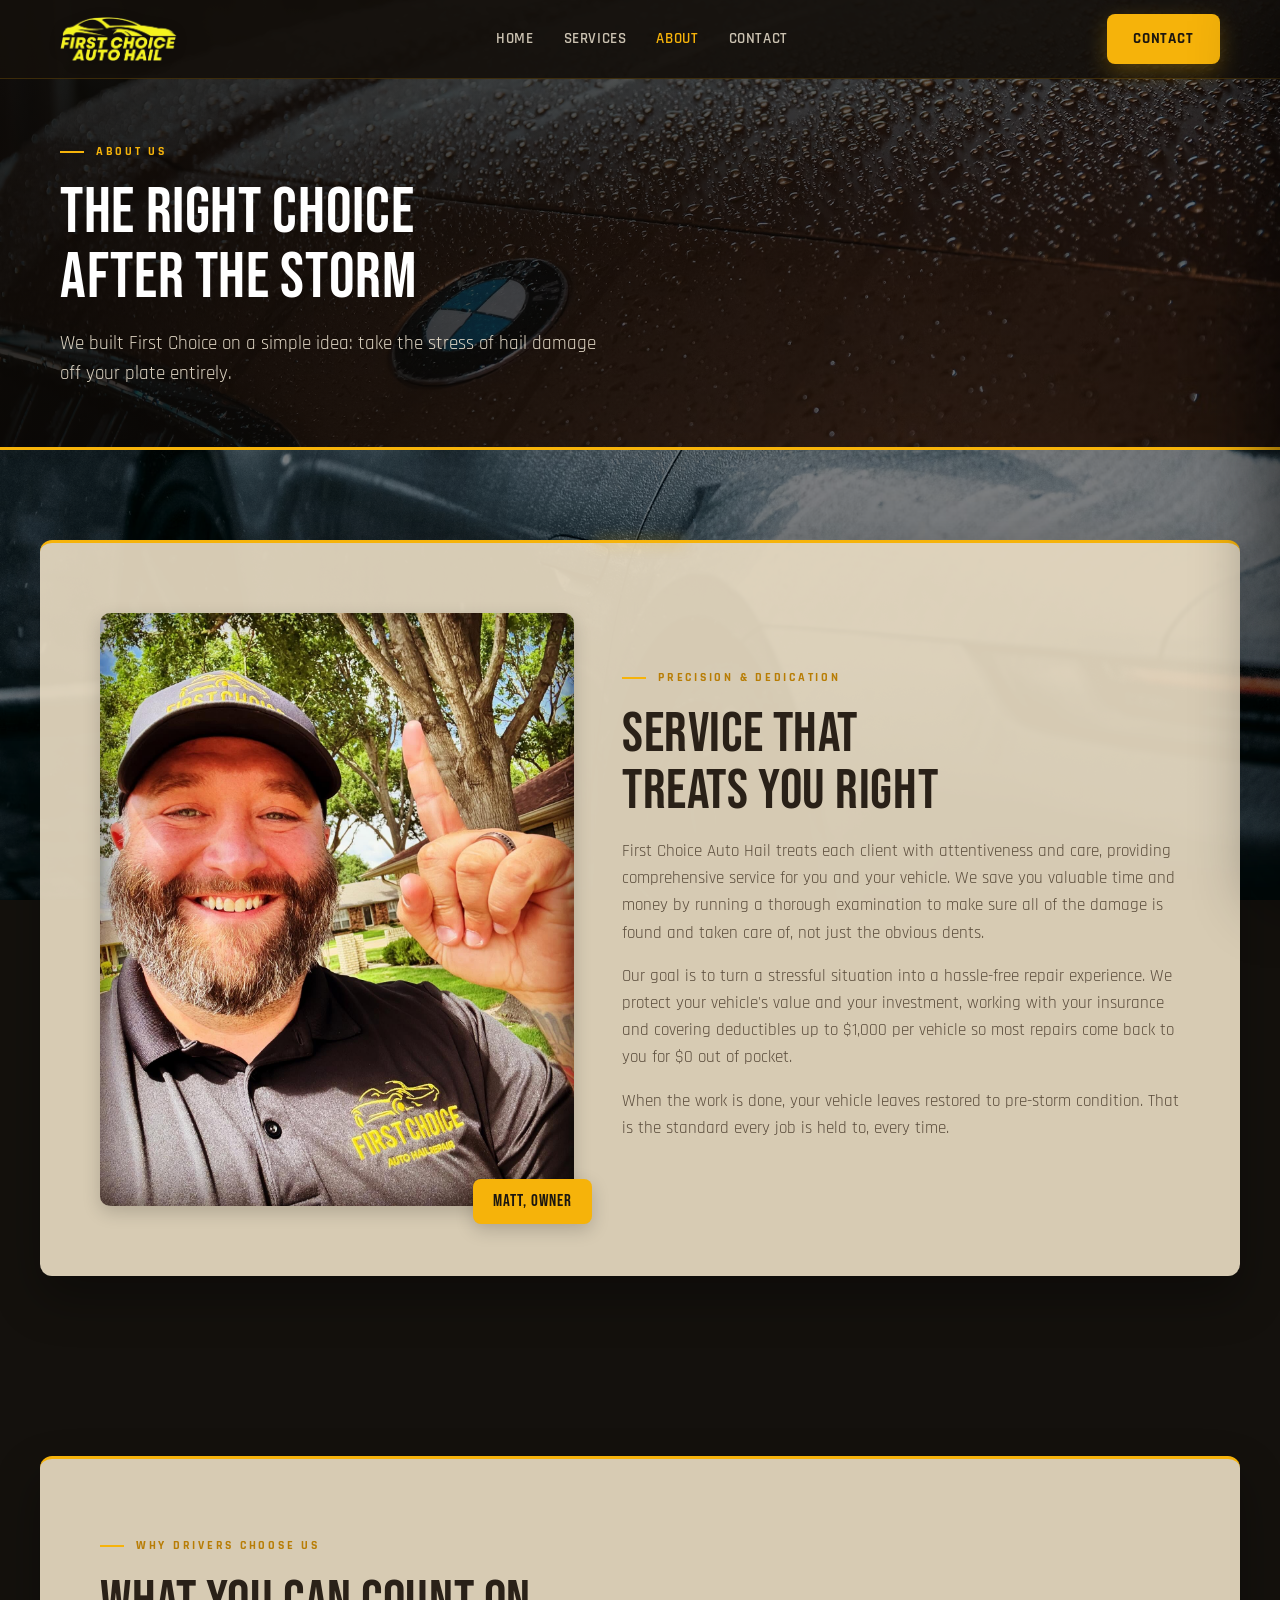
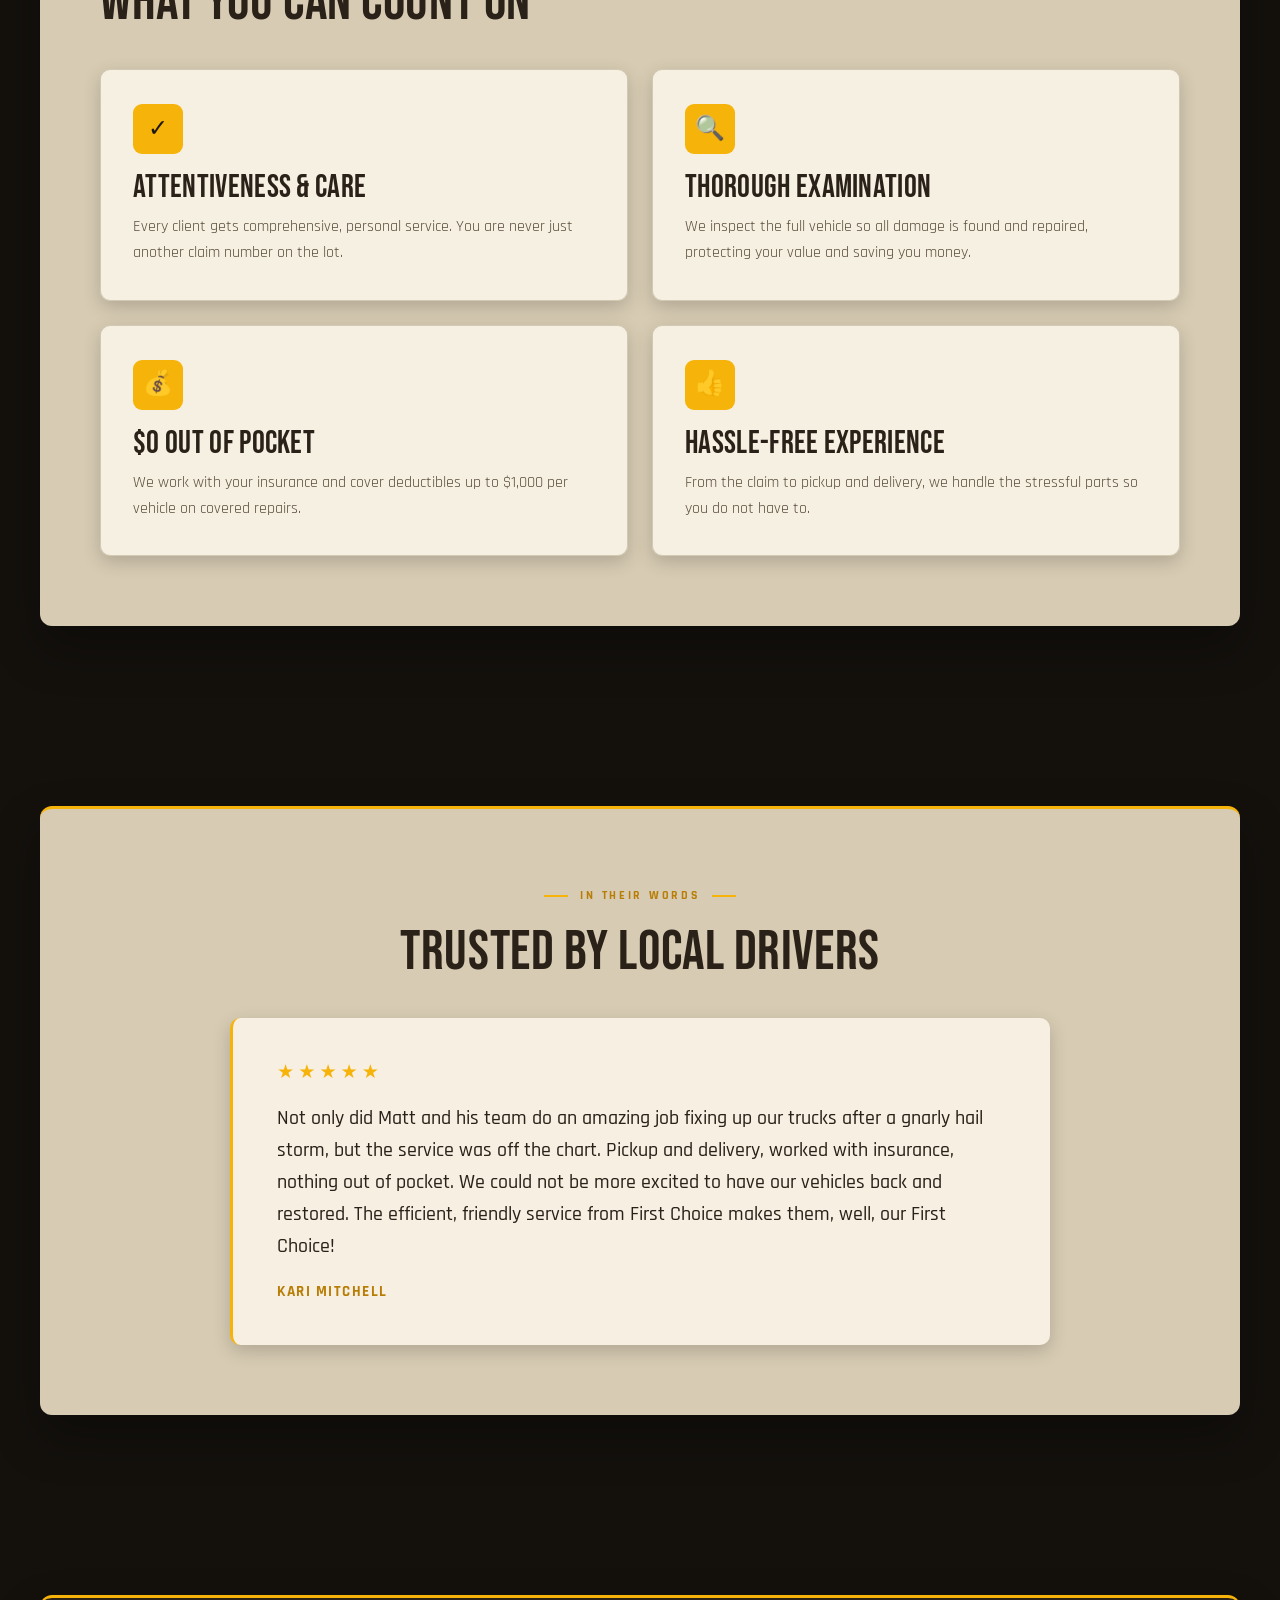
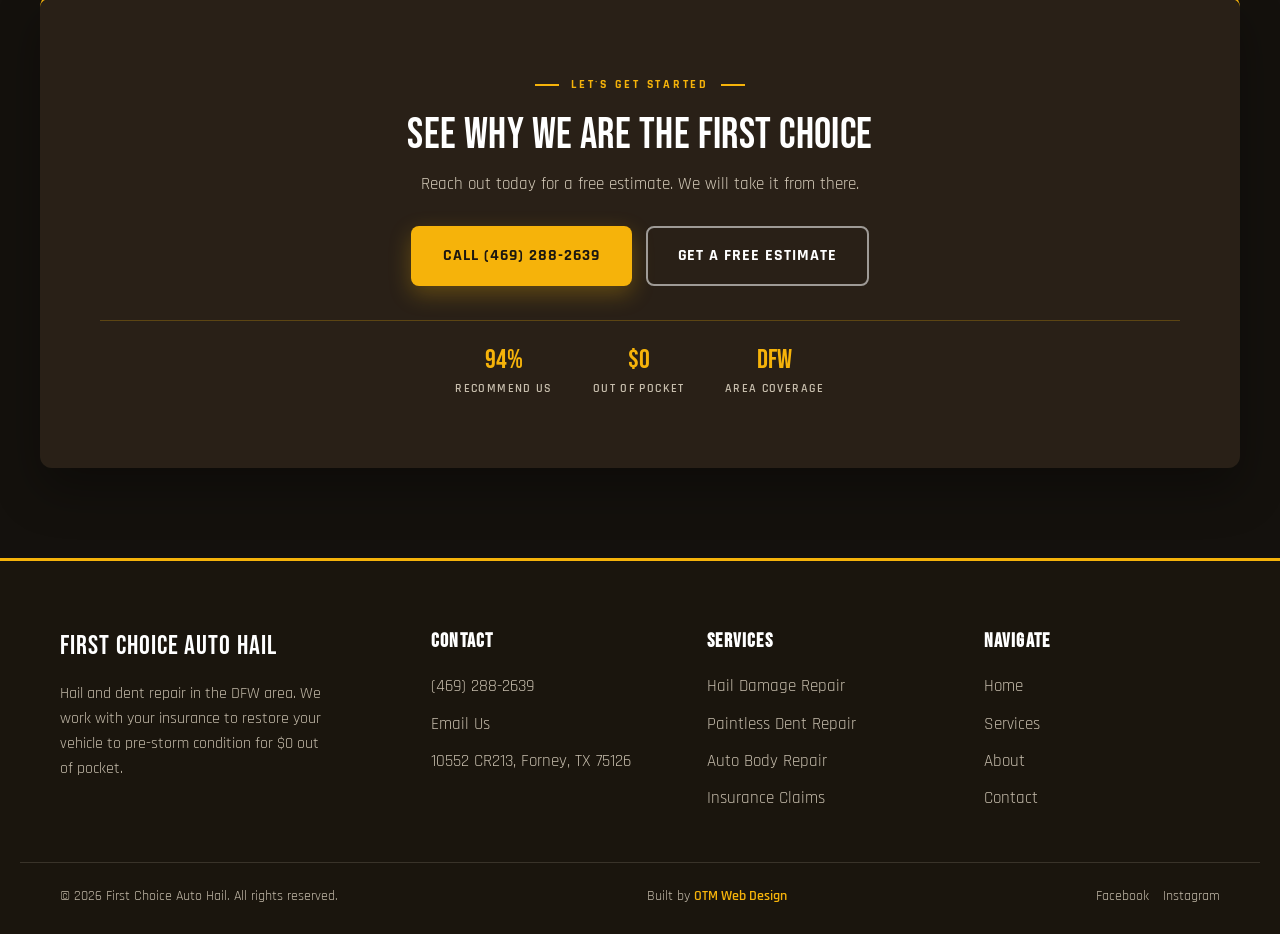
==== about.html @ ad45b8e1 "1st commit" ====
<!DOCTYPE html>
<html lang="en">
<head>
  <meta charset="UTF-8" />
  <meta name="viewport" content="width=device-width, initial-scale=1.0" />
  <title>About | First Choice Auto Hail</title>
  <meta name="description" content="First Choice Auto Hail treats every client with attentiveness and care, restoring vehicles to pre-storm condition and making the repair process hassle free." />
  <link rel="preconnect" href="https://fonts.googleapis.com" />
  <link rel="preconnect" href="https://fonts.gstatic.com" crossorigin />
  <link href="https://fonts.googleapis.com/css2?family=Bebas+Neue&family=Rajdhani:wght@400;500;600;700&display=swap" rel="stylesheet" />
  <link rel="stylesheet" href="styles.css" />
</head>
<body data-page="about">

  <nav class="nav">
    <div class="nav-inner">
      <a class="brand" href="index.html">
        <img src="assets/logo.png" alt="First Choice Auto Hail" />
      </a>
      <ul class="nav-links">
        <li><a href="index.html" data-nav="home">Home</a></li>
        <li><a href="services.html" data-nav="services">Services</a></li>
        <li><a href="about.html" data-nav="about">About</a></li>
        <li><a href="contact.html" data-nav="contact">Contact</a></li>
      </ul>
      <a class="btn btn-primary nav-cta" href="contact.html">Contact</a>
      <button class="hamburger" aria-label="Open menu" aria-expanded="false">
        <span></span><span></span><span></span>
      </button>
    </div>
  </nav>

  <div class="nav-backdrop"></div>
  <aside class="mobile-menu">
    <a href="index.html" data-nav="home">Home</a>
    <a href="services.html" data-nav="services">Services</a>
    <a href="about.html" data-nav="about">About</a>
    <a href="contact.html" data-nav="contact">Contact</a>
    <a class="btn btn-primary" href="contact.html">Get a Free Estimate</a>
  </aside>

  <!-- HERO -->
  <header class="hero hero--page hero-about">
    <div class="hero-content">
      <div class="hero-inner">
        <span class="eyebrow" style="color:var(--accent);">About Us</span>
        <h1>The Right Choice After The Storm</h1>
        <p>We built First Choice on a simple idea: take the stress of hail damage off your plate entirely.</p>
      </div>
    </div>
  </header>

  <!-- EXPANDED ABOUT -->
  <section class="section">
    <div class="wrap">
      <div class="container has-tab">
        <div class="intro-grid">
          <div class="intro-media">
            <img src="assets/owner.jpg" alt="Matt, owner of First Choice Auto Hail" />
            <span class="intro-badge">Matt, Owner</span>
          </div>
          <div class="intro-copy">
            <span class="eyebrow">Precision &amp; Dedication</span>
            <h2>Service That Treats You Right</h2>
            <p>First Choice Auto Hail treats each client with attentiveness and care, providing comprehensive service for you and your vehicle. We save you valuable time and money by running a thorough examination to make sure all of the damage is found and taken care of, not just the obvious dents.</p>
            <p>Our goal is to turn a stressful situation into a hassle-free repair experience. We protect your vehicle's value and your investment, working with your insurance and covering deductibles up to $1,000 per vehicle so most repairs come back to you for $0 out of pocket.</p>
            <p>When the work is done, your vehicle leaves restored to pre-storm condition. That is the standard every job is held to, every time.</p>
          </div>
        </div>
      </div>
    </div>
  </section>

  <!-- VALUES -->
  <section class="section">
    <div class="wrap">
      <div class="container">
        <div class="section-head">
          <span class="eyebrow">Why Drivers Choose Us</span>
          <h2>What You Can Count On</h2>
        </div>
        <div class="grid-2">
          <div class="card">
            <div class="ic">&#10003;</div>
            <h3>Attentiveness &amp; Care</h3>
            <p>Every client gets comprehensive, personal service. You are never just another claim number on the lot.</p>
          </div>
          <div class="card">
            <div class="ic">&#128269;</div>
            <h3>Thorough Examination</h3>
            <p>We inspect the full vehicle so all damage is found and repaired, protecting your value and saving you money.</p>
          </div>
          <div class="card">
            <div class="ic">&#128176;</div>
            <h3>$0 Out Of Pocket</h3>
            <p>We work with your insurance and cover deductibles up to $1,000 per vehicle on covered repairs.</p>
          </div>
          <div class="card">
            <div class="ic">&#128077;</div>
            <h3>Hassle-Free Experience</h3>
            <p>From the claim to pickup and delivery, we handle the stressful parts so you do not have to.</p>
          </div>
        </div>
      </div>
    </div>
  </section>

  <!-- TESTIMONIAL -->
  <section class="section">
    <div class="wrap">
      <div class="container">
        <div class="section-head is-center">
          <span class="eyebrow is-center">In Their Words</span>
          <h2>Trusted By Local Drivers</h2>
        </div>
        <div class="quote-card" style="margin-top:36px;">
          <div class="quote-stars">&#9733;&#9733;&#9733;&#9733;&#9733;</div>
          <blockquote>Not only did Matt and his team do an amazing job fixing up our trucks after a gnarly hail storm, but the service was off the chart. Pickup and delivery, worked with insurance, nothing out of pocket. We could not be more excited to have our vehicles back and restored. The efficient, friendly service from First Choice makes them, well, our First Choice!</blockquote>
          <cite>Kari Mitchell</cite>
        </div>
      </div>
    </div>
  </section>

  <!-- CTA -->
  <section class="section cta on-dark">
    <div class="wrap">
      <div class="container deep">
        <span class="eyebrow is-center">Let's Get Started</span>
        <h2>See Why We Are The First Choice</h2>
        <p class="lede">Reach out today for a free estimate. We will take it from there.</p>
        <div class="cta-actions">
          <a class="btn btn-primary" href="tel:+14692882639">Call (469) 288-2639</a>
          <a class="btn btn-outline" href="contact.html">Get a Free Estimate</a>
        </div>
        <div class="cta-trust">
          <div><div class="t-stat">94%</div><div class="t-desc">Recommend Us</div></div>
          <div><div class="t-stat">$0</div><div class="t-desc">Out Of Pocket</div></div>
          <div><div class="t-stat">DFW</div><div class="t-desc">Area Coverage</div></div>
        </div>
      </div>
    </div>
  </section>

  <footer class="footer">
    <div class="footer-inner">
      <div class="f-brand">
        <span class="brand-mark">First Choice Auto Hail</span>
        <p>Hail and dent repair in the DFW area. We work with your insurance to restore your vehicle to pre-storm condition for $0 out of pocket.</p>
      </div>
      <div>
        <h4>Contact</h4>
        <ul>
          <li><a href="tel:+14692882639">(469) 288-2639</a></li>
          <li><a href="mailto:firstchoiceautohailrepair@gmail.com">Email Us</a></li>
          <li>10552 CR213, Forney, TX 75126</li>
        </ul>
      </div>
      <div>
        <h4>Services</h4>
        <ul>
          <li><a href="services.html">Hail Damage Repair</a></li>
          <li><a href="services.html">Paintless Dent Repair</a></li>
          <li><a href="services.html">Auto Body Repair</a></li>
          <li><a href="services.html">Insurance Claims</a></li>
        </ul>
      </div>
      <div>
        <h4>Navigate</h4>
        <ul>
          <li><a href="index.html">Home</a></li>
          <li><a href="services.html">Services</a></li>
          <li><a href="about.html">About</a></li>
          <li><a href="contact.html">Contact</a></li>
        </ul>
      </div>
    </div>
    <div class="footer-bottom">
      <span>&copy; 2026 First Choice Auto Hail. All rights reserved.</span>
      <span class="footer-bottom-links">Built by <a href="https://otm-designs.com" target="_blank" rel="noopener">OTM Web Design</a></span>
      <span class="footer-social">
        <a href="#" target="_blank" rel="noopener">Facebook</a>
        <a href="#" target="_blank" rel="noopener">Instagram</a>
      </span>
    </div>
  </footer>

  <a class="call-bar" href="tel:+14692882639">Call Now (469) 288-2639</a>

  <script src="script.js"></script>
</body>
</html>
---- styles.css ----
/* ============================================================
   FIRST CHOICE AUTO HAIL - OTM WEB DESIGN
   Dark/industrial variant, sandstone frames, gold accent
   ============================================================ */

/* ---------- FONTS ---------- */
/* Imported via <link> in each page head: Bebas Neue + Rajdhani */

/* ---------- ROOT ---------- */
:root {
  /* Warm frame palette (sandstone / wheat, auto industry) */
  --frame:        rgba(231, 218, 193, 0.93);  /* primary sandstone */
  --frame-light:  rgba(247, 241, 228, 0.97);  /* cream sub-card */
  --frame-deep:   rgba(43, 34, 25, 0.95);     /* espresso-brown emphasis */
  --frame-deep2:  rgba(54, 43, 31, 0.96);     /* slightly lifted deep tone */

  /* Accent (pulled from FC logo gold) */
  --accent:       #f6b30a;
  --accent-light: #ffce4a;
  --accent-deep:  #b87d05;

  /* Ink + neutrals */
  --ink:        #2a2118;
  --ink-soft:   #5b4d3c;
  --ink-faint:  #897a64;
  --cream-text: #f3e9d6;
  --line:       rgba(120, 96, 56, 0.28);
  --line-deep:  rgba(246, 179, 10, 0.22);

  --shadow-soft: 0 6px 18px rgba(0,0,0,0.18);
  --shadow-lift: 0 22px 48px rgba(0,0,0,0.32);

  --maxw: 1240px;
  --radius: 12px;
}

/* ---------- RESET ---------- */
* { margin: 0; padding: 0; box-sizing: border-box; }
html { scroll-behavior: smooth; }
body {
  font-family: 'Rajdhani', system-ui, sans-serif;
  font-size: 17px;
  line-height: 1.6;
  color: var(--ink);
  background: #14110d;
  position: relative;
  overflow-x: hidden;
}
body.nav-open { overflow: hidden; }

/* ---------- LOCKED BODY BACKGROUND ---------- */
body::before {
  content: "";
  position: fixed;
  inset: 0;
  background-image: url('assets/body-bg.jpg');
  background-size: cover;
  background-position: center;
  background-repeat: no-repeat;
  filter: brightness(0.5);
  z-index: -1;
}

img { max-width: 100%; display: block; }
a { color: inherit; text-decoration: none; }

h1, h2, h3 {
  font-family: 'Bebas Neue', sans-serif;
  font-weight: 400;
  line-height: 1.02;
  letter-spacing: 0.01em;
  text-transform: uppercase;
  text-wrap: balance;
  color: var(--ink);
}
h1 { font-size: clamp(2.8rem, 6vw, 4.5rem); }
h2 { font-size: clamp(2.2rem, 4.5vw, 3.5rem); }
h3 { font-size: clamp(1.5rem, 2.6vw, 2rem); }

p { text-wrap: pretty; }

.eyebrow {
  display: inline-flex;
  align-items: center;
  gap: 12px;
  font-size: 0.78rem;
  text-transform: uppercase;
  letter-spacing: 0.22em;
  font-weight: 700;
  color: var(--accent-deep);
  margin-bottom: 18px;
}
.eyebrow::before {
  content: "";
  width: 24px; height: 2px;
  background: var(--accent);
}
.eyebrow.is-center { justify-content: center; }
.eyebrow.is-center::after {
  content: "";
  width: 24px; height: 2px;
  background: var(--accent);
}
.on-dark .eyebrow { color: var(--accent); }

/* ---------- LAYOUT: SECTION + WARM FRAME ---------- */
.section { padding: 90px 0; }
.section.tight { padding: 64px 0; }

.container {
  position: relative;
  max-width: var(--maxw);
  margin: 0 auto;
  background: var(--frame);
  border-top: 3px solid var(--accent);
  border-radius: var(--radius);
  box-shadow: var(--shadow-lift);
  padding: 70px 60px;
}
/* side gutters always present */
.section > .wrap {
  padding: 0 40px;
}

/* deep emphasis frame */
.container.deep {
  background: var(--frame-deep);
  color: var(--cream-text);
}
.container.deep h1,
.container.deep h2,
.container.deep h3 { color: #fff; }
.container.deep p { color: rgba(243,233,214,0.85); }

/* center accent tab (inner page, first frame) */
.container.has-tab::after {
  content: "";
  position: absolute;
  top: -3px; left: 50%;
  transform: translateX(-50%);
  width: 90px; height: 3px;
  background: var(--accent);
  border-radius: 0 0 3px 3px;
  box-shadow: 0 0 14px rgba(246,179,10,0.6);
}

/* ---------- BUTTONS ---------- */
.btn {
  display: inline-flex;
  align-items: center;
  justify-content: center;
  gap: 9px;
  font-family: 'Rajdhani', sans-serif;
  font-weight: 700;
  font-size: 1.02rem;
  letter-spacing: 0.06em;
  text-transform: uppercase;
  padding: 15px 30px;
  border-radius: 8px;
  border: 2px solid transparent;
  cursor: pointer;
  transition: transform .2s ease, background .2s ease, color .2s ease, border-color .2s ease, box-shadow .2s ease;
}
.btn-primary {
  background: var(--accent);
  color: #1c1710;
  box-shadow: 0 8px 22px rgba(246,179,10,0.28);
}
.btn-primary:hover { background: var(--accent-light); transform: translateY(-2px); }
.btn-outline {
  background: transparent;
  color: var(--ink);
  border-color: var(--ink);
}
.btn-outline:hover { border-color: var(--accent); color: var(--accent-deep); transform: translateY(-2px); }
.on-dark .btn-outline { color: #fff; border-color: rgba(255,255,255,0.55); }
.on-dark .btn-outline:hover { border-color: var(--accent); color: var(--accent); }

/* ---------- NAV ---------- */
.nav {
  position: fixed;
  top: 0; left: 0; right: 0;
  z-index: 100;
  background: rgba(20, 16, 11, 0.92);
  border-bottom: 1px solid rgba(246,179,10,0.18);
}
.nav-inner {
  max-width: var(--maxw);
  margin: 0 auto;
  padding: 14px 40px;
  display: flex;
  align-items: center;
  justify-content: space-between;
  gap: 20px;
}
.brand { display: flex; align-items: center; gap: 12px; }
.brand img {
  height: 44px;
  filter: drop-shadow(0 2px 6px rgba(0,0,0,0.35));
  transition: transform .25s ease;
}
.brand:hover img { transform: scale(1.04); }
.brand-text { display: flex; flex-direction: column; line-height: 1; }
.brand-mark {
  font-family: 'Bebas Neue', sans-serif;
  font-size: 1.45rem;
  letter-spacing: 0.04em;
  color: #fff;
}
.brand-sub {
  font-size: 0.62rem;
  letter-spacing: 0.28em;
  text-transform: uppercase;
  color: var(--accent);
  font-weight: 700;
}
.nav-links {
  display: flex;
  align-items: center;
  gap: 30px;
  list-style: none;
}
.nav-links a {
  font-weight: 600;
  letter-spacing: 0.04em;
  text-transform: uppercase;
  font-size: 0.96rem;
  color: rgba(243,233,214,0.82);
  transition: color .2s ease;
}
.nav-links a:hover,
.nav-links a.is-active { color: var(--accent); }
.nav-cta {
  padding: 11px 24px;
  font-size: 0.92rem;
}

/* hamburger */
.hamburger {
  display: none;
  position: relative;
  width: 48px; height: 48px;
  background: transparent;
  border: none;
  cursor: pointer;
  z-index: 220;
}
.hamburger span {
  position: absolute;
  left: 11px;
  width: 26px; height: 2.5px;
  background: var(--accent);
  border-radius: 2px;
  transition: transform .3s cubic-bezier(.5,0,.2,1), opacity .3s cubic-bezier(.5,0,.2,1);
}
.hamburger span:nth-child(1) { top: 16px; }
.hamburger span:nth-child(2) { top: 22.75px; }
.hamburger span:nth-child(3) { top: 29.5px; }
.nav-open .hamburger span:nth-child(1) { transform: translateY(6.75px) rotate(45deg); }
.nav-open .hamburger span:nth-child(2) { opacity: 0; }
.nav-open .hamburger span:nth-child(3) { transform: translateY(-6.75px) rotate(-45deg); }

/* mobile menu panel */
.mobile-menu {
  position: fixed;
  top: 0; right: 0; bottom: 0;
  width: min(78vw, 360px);
  background: linear-gradient(165deg, #1a140d 0%, #251c11 60%, #322615 100%);
  border-left: 3px solid var(--accent);
  box-shadow: -20px 0 60px rgba(0,0,0,0.45);
  padding: 96px 32px 50px;
  transform: translateX(100%);
  transition: transform .4s cubic-bezier(.5,0,.2,1);
  z-index: 210;
  display: flex;
  flex-direction: column;
}
.nav-open .mobile-menu { transform: translateX(0); }
.mobile-menu a {
  font-family: 'Bebas Neue', sans-serif;
  font-size: 1.55rem;
  letter-spacing: 0.1em;
  color: var(--cream-text);
  padding: 18px 0;
  border-bottom: 1px solid rgba(246,179,10,0.18);
  transition: color .4s cubic-bezier(.5,0,.2,1), padding-left .4s cubic-bezier(.5,0,.2,1);
}
.mobile-menu a:hover,
.mobile-menu a.is-active { color: var(--accent); padding-left: 10px; }
.mobile-menu .btn {
  margin-top: 26px;
  width: 100%;
}
.nav-backdrop {
  position: fixed;
  inset: 0;
  background: rgba(0,0,0,0.55);
  backdrop-filter: blur(2px);
  opacity: 0;
  pointer-events: none;
  transition: opacity .35s ease;
  z-index: 200;
}
.nav-open .nav-backdrop { opacity: 1; pointer-events: auto; }

/* ---------- HERO ---------- */
.hero {
  position: relative;
  min-height: 86vh;
  display: flex;
  align-items: center;
  background-image: linear-gradient(90deg, rgba(12,9,6,0.86) 0%, rgba(12,9,6,0.55) 55%, rgba(12,9,6,0.30) 100%), url('assets/hero-home.jpg');
  background-size: cover;
  background-position: center;
  padding-top: 78px;
}
.hero-content {
  max-width: var(--maxw);
  margin: 0 auto;
  padding: 0 40px;
  width: 100%;
}
.hero-inner { max-width: 720px; }
.hero h1 { color: #fff; margin-bottom: 18px; }
.hero h1 .gold { color: var(--accent); }
.hero p {
  color: rgba(243,233,214,0.9);
  font-size: 1.2rem;
  margin-bottom: 30px;
  max-width: 560px;
}
.hero-actions { display: flex; flex-wrap: wrap; gap: 14px; }

/* inner page hero */
.hero--page {
  min-height: 50vh;
  border-bottom: 3px solid var(--accent);
}
.hero--page.hero-services { background-image: linear-gradient(90deg, rgba(12,9,6,0.86) 0%, rgba(12,9,6,0.5) 100%), url('assets/hero-services.jpg'); }
.hero--page.hero-about    { background-image: linear-gradient(90deg, rgba(12,9,6,0.86) 0%, rgba(12,9,6,0.5) 100%), url('assets/hero-about.jpg'); }
.hero--page.hero-contact  { background-image: linear-gradient(90deg, rgba(12,9,6,0.86) 0%, rgba(12,9,6,0.5) 100%), url('assets/hero-contact.jpg'); }
.hero--page h1 { font-size: clamp(2.6rem, 5.5vw, 4rem); }
.hero--page p { margin-bottom: 0; }

/* ---------- MARQUEE ---------- */
.marquee {
  background: var(--frame-deep2);
  border-top: 2px solid var(--accent);
  border-bottom: 2px solid var(--accent);
  overflow: hidden;
  white-space: nowrap;
}
.marquee-track {
  display: inline-flex;
  align-items: center;
  padding: 16px 0;
  animation: marquee 40s linear infinite;
}
.marquee:hover .marquee-track { animation-play-state: paused; }
.marquee-item {
  font-family: 'Bebas Neue', sans-serif;
  font-size: 1.3rem;
  letter-spacing: 0.08em;
  color: var(--cream-text);
  padding: 0 22px;
  display: inline-flex;
  align-items: center;
  gap: 22px;
}
.marquee-item::after {
  content: "";
  width: 7px; height: 7px;
  border-radius: 50%;
  background: var(--accent);
}
@keyframes marquee { from { transform: translateX(0); } to { transform: translateX(-50%); } }

/* ---------- INTRO GRID ---------- */
.intro-grid {
  display: grid;
  grid-template-columns: 0.85fr 1fr;
  gap: 48px;
  align-items: center;
}
.intro-media { position: relative; }
.intro-media img {
  width: 100%;
  border-radius: 10px;
  box-shadow: var(--shadow-soft);
  object-fit: cover;
  aspect-ratio: 4 / 5;
}
.intro-badge {
  position: absolute;
  bottom: -18px; right: -18px;
  background: var(--accent);
  color: #1c1710;
  font-family: 'Bebas Neue', sans-serif;
  font-size: 1.05rem;
  letter-spacing: 0.06em;
  padding: 14px 20px;
  border-radius: 8px;
  box-shadow: var(--shadow-soft);
  line-height: 1;
}
.intro-copy h2 { margin-bottom: 18px; }
.intro-copy p { color: var(--ink-soft); margin-bottom: 16px; }

/* ---------- CARD GRIDS ---------- */
.grid-3 {
  display: grid;
  grid-template-columns: repeat(3, 1fr);
  gap: 24px;
  margin-top: 38px;
}
.grid-2 {
  display: grid;
  grid-template-columns: repeat(2, 1fr);
  gap: 24px;
  margin-top: 38px;
}
.card {
  background: var(--frame-light);
  border: 1px solid var(--line);
  border-radius: 10px;
  padding: 34px 32px;
  box-shadow: var(--shadow-soft);
  transition: transform .2s ease, box-shadow .2s ease, border-color .2s ease;
}
.card:hover { transform: translateY(-4px); box-shadow: var(--shadow-lift); border-color: var(--accent); }
.card .ic {
  width: 50px; height: 50px;
  display: flex; align-items: center; justify-content: center;
  background: var(--accent);
  color: #1c1710;
  border-radius: 9px;
  font-size: 1.5rem;
  margin-bottom: 18px;
}
.card h3 { margin-bottom: 10px; }
.card p { color: var(--ink-soft); font-size: 1rem; }

.section-head { max-width: 640px; }
.section-head.is-center { margin: 0 auto; text-align: center; }
.section-head p { color: var(--ink-soft); margin-top: 12px; }
.deep .section-head p { color: rgba(243,233,214,0.82); }

/* ---------- STATS ---------- */
.stats {
  display: grid;
  grid-template-columns: repeat(4, 1fr);
  gap: 20px;
  text-align: center;
}
.stat .num {
  font-family: 'Bebas Neue', sans-serif;
  font-size: clamp(2.4rem, 4vw, 3.2rem);
  color: var(--accent);
  line-height: 1;
}
.stat .lbl {
  text-transform: uppercase;
  letter-spacing: 0.14em;
  font-size: 0.82rem;
  color: rgba(243,233,214,0.78);
  margin-top: 8px;
  font-weight: 600;
}

/* ---------- PROCESS STEPS ---------- */
.steps {
  display: grid;
  grid-template-columns: repeat(4, 1fr);
  gap: 24px;
  margin-top: 38px;
}
.step {
  background: var(--frame-light);
  border: 1px solid var(--line);
  border-radius: 10px;
  padding: 30px 26px;
  box-shadow: var(--shadow-soft);
}
.step .step-no {
  font-family: 'Bebas Neue', sans-serif;
  font-size: 2.4rem;
  color: var(--accent);
  line-height: 1;
  margin-bottom: 12px;
}
.step h3 { font-size: 1.35rem; margin-bottom: 8px; }
.step p { color: var(--ink-soft); font-size: 0.98rem; }

/* ---------- TESTIMONIAL ---------- */
.quote-card {
  background: var(--frame-light);
  border-left: 3px solid var(--accent);
  border-radius: 10px;
  padding: 40px 44px;
  box-shadow: var(--shadow-soft);
  max-width: 820px;
  margin: 0 auto;
}
.quote-stars { color: var(--accent); letter-spacing: 4px; font-size: 1.2rem; margin-bottom: 14px; }
.quote-card blockquote {
  font-size: 1.25rem;
  line-height: 1.6;
  color: var(--ink);
  font-weight: 500;
}
.quote-card cite {
  display: block;
  margin-top: 18px;
  font-style: normal;
  font-weight: 700;
  text-transform: uppercase;
  letter-spacing: 0.1em;
  color: var(--accent-deep);
  font-size: 0.95rem;
}

/* ---------- CTA STRIP ---------- */
.cta .container { text-align: center; }
.cta h2 { font-size: clamp(1.9rem, 4vw, 2.7rem); margin-bottom: 14px; }
.cta .lede { max-width: 560px; margin: 0 auto 28px; }
.cta-actions { display: flex; flex-wrap: wrap; gap: 14px; justify-content: center; }
.cta-trust {
  display: flex;
  justify-content: center;
  gap: 40px;
  margin-top: 34px;
  padding-top: 26px;
  border-top: 1px solid rgba(246,179,10,0.25);
  flex-wrap: wrap;
}
.cta-trust .t-stat {
  font-family: 'Bebas Neue', sans-serif;
  font-size: 1.7rem;
  color: var(--accent);
  line-height: 1;
}
.cta-trust .t-desc {
  text-transform: uppercase;
  letter-spacing: 0.12em;
  font-size: 0.72rem;
  color: rgba(243,233,214,0.78);
  margin-top: 6px;
  font-weight: 600;
}

/* ---------- CONTACT ---------- */
.info-panel {
  background: var(--frame-deep);
  border-radius: 10px;
  padding: 42px 38px;
}
.info-panel h3 { color: #fff; margin-bottom: 6px; }
.info-panel > p { color: rgba(243,233,214,0.8); margin-bottom: 18px; }
.form-shell h3 { margin-bottom: 6px; }
.form-shell > p { color: var(--ink-soft); margin-bottom: 22px; }
.contact-grid {
  display: grid;
  grid-template-columns: 0.9fr 1.1fr;
  gap: 30px;
  align-items: stretch;
}
.info-panel .info-row {
  display: flex;
  gap: 14px;
  padding: 16px 0;
  border-bottom: 1px solid rgba(243,233,214,0.12);
}
.info-panel .info-row:last-child { border-bottom: none; }
.info-panel .ic {
  flex: none;
  width: 42px; height: 42px;
  display: flex; align-items: center; justify-content: center;
  background: var(--accent);
  color: #1c1710;
  border-radius: 8px;
  font-size: 1.15rem;
}
.info-panel .info-row .lbl {
  text-transform: uppercase;
  letter-spacing: 0.14em;
  font-size: 0.72rem;
  color: var(--accent);
  font-weight: 700;
}
.info-panel .info-row .val { color: var(--cream-text); font-size: 1.06rem; }
.info-panel .info-row a:hover { color: var(--accent); }

.form-shell .field { margin-bottom: 18px; }
.form-shell label {
  display: block;
  text-transform: uppercase;
  letter-spacing: 0.1em;
  font-size: 0.78rem;
  font-weight: 700;
  color: var(--ink-soft);
  margin-bottom: 7px;
}
.form-shell input,
.form-shell textarea {
  width: 100%;
  font-family: 'Rajdhani', sans-serif;
  font-size: 1.02rem;
  padding: 13px 16px;
  border: 1px solid var(--line);
  border-radius: 8px;
  background: #fff;
  color: var(--ink);
  transition: border-color .2s ease, box-shadow .2s ease;
}
.form-shell input:focus,
.form-shell textarea:focus {
  outline: none;
  border-color: var(--accent);
  box-shadow: 0 0 0 3px rgba(246,179,10,0.25);
}
.form-shell textarea { min-height: 130px; resize: vertical; }
.form-shell .btn { width: 100%; margin-top: 6px; }
.hp { position: absolute; left: -9999px; opacity: 0; }
.form-status { margin-top: 12px; font-weight: 600; color: var(--accent-deep); }

/* ---------- FOOTER ---------- */
.footer {
  background: rgba(28, 22, 14, 0.96);
  border-top: 3px solid var(--accent);
  color: rgba(243,233,214,0.78);
  padding: 64px 0 26px;
}
.footer-inner {
  max-width: var(--maxw);
  margin: 0 auto;
  padding: 0 40px;
  display: grid;
  grid-template-columns: 1.4fr 1fr 1fr 1fr;
  gap: 40px;
}
.footer h4 {
  font-family: 'Bebas Neue', sans-serif;
  font-size: 1.25rem;
  letter-spacing: 0.06em;
  color: #fff;
  margin-bottom: 16px;
}
.footer .f-brand .brand-mark { font-size: 1.7rem; color: #fff; font-family: 'Bebas Neue', sans-serif; letter-spacing: 0.04em; }
.footer .f-brand p { margin-top: 12px; font-size: 0.98rem; max-width: 280px; }
.footer ul { list-style: none; }
.footer ul li { margin-bottom: 10px; }
.footer ul li a:hover { color: var(--accent); }
.footer-bottom {
  max-width: var(--maxw);
  margin: 40px auto 0;
  padding: 22px 40px 0;
  border-top: 1px solid rgba(243,233,214,0.14);
  display: flex;
  justify-content: space-between;
  align-items: center;
  gap: 16px;
  flex-wrap: wrap;
  font-size: 0.9rem;
}
.footer-bottom-links a[href*="otm-designs"] { color: var(--accent); font-weight: 600; }
.footer-bottom-links a[href*="otm-designs"]:hover { color: var(--accent-light); }
.footer-social { display: flex; gap: 14px; }
.footer-social a:hover { color: var(--accent); }

/* ---------- MOBILE CALL BAR ---------- */
.call-bar {
  display: none;
  position: fixed;
  bottom: 0; left: 0; right: 0;
  background: var(--accent);
  color: #1c1710;
  text-align: center;
  padding: 14px;
  font-family: 'Bebas Neue', sans-serif;
  font-size: 1.3rem;
  letter-spacing: 0.06em;
  z-index: 120;
  box-shadow: 0 -6px 20px rgba(0,0,0,0.3);
}

/* ============================================================
   RESPONSIVE
   ============================================================ */
@media (max-width: 1100px) {
  .container { padding: 56px 44px; }
  .intro-grid { grid-template-columns: 1fr; gap: 56px; }
  .intro-media img { aspect-ratio: 16 / 11; }
  .grid-3, .steps { grid-template-columns: repeat(2, 1fr); }
  .stats { grid-template-columns: repeat(2, 1fr); gap: 32px; }
  .contact-grid { grid-template-columns: 1fr; }
  .footer-inner { grid-template-columns: 1fr 1fr; gap: 32px; }
}

@media (max-width: 900px) {
  .nav-links, .nav .nav-cta { display: none; }
  .hamburger { display: block; order: -1; }
  .brand { margin-left: auto; margin-right: auto; transform: translateX(-24px); }
  .brand img { height: 40px; }
  .nav-inner { padding: 12px 24px; }
  .hero { min-height: 78vh; }
  .hero p { font-size: 1.1rem; }
  .call-bar { display: block; }
  body { padding-bottom: 56px; }
}

@media (max-width: 560px) {
  body { font-size: 16px; }
  .section { padding: 64px 0; }
  .section > .wrap { padding: 0 18px; }
  .container { padding: 36px 22px; }
  .grid-3, .grid-2, .steps, .stats { grid-template-columns: 1fr; }
  .hero-content, .hero-actions { padding-left: 0; }
  .hero-actions .btn { width: 100%; }
  .cta-trust { gap: 26px; }
  .quote-card { padding: 30px 26px; }
  .quote-card blockquote { font-size: 1.12rem; }
  .footer-inner { grid-template-columns: 1fr; }
  .footer-bottom { flex-direction: column; text-align: center; }
}

@media (prefers-reduced-motion: reduce) {
  .marquee-track { animation: none; }
  * { scroll-behavior: auto; }
}
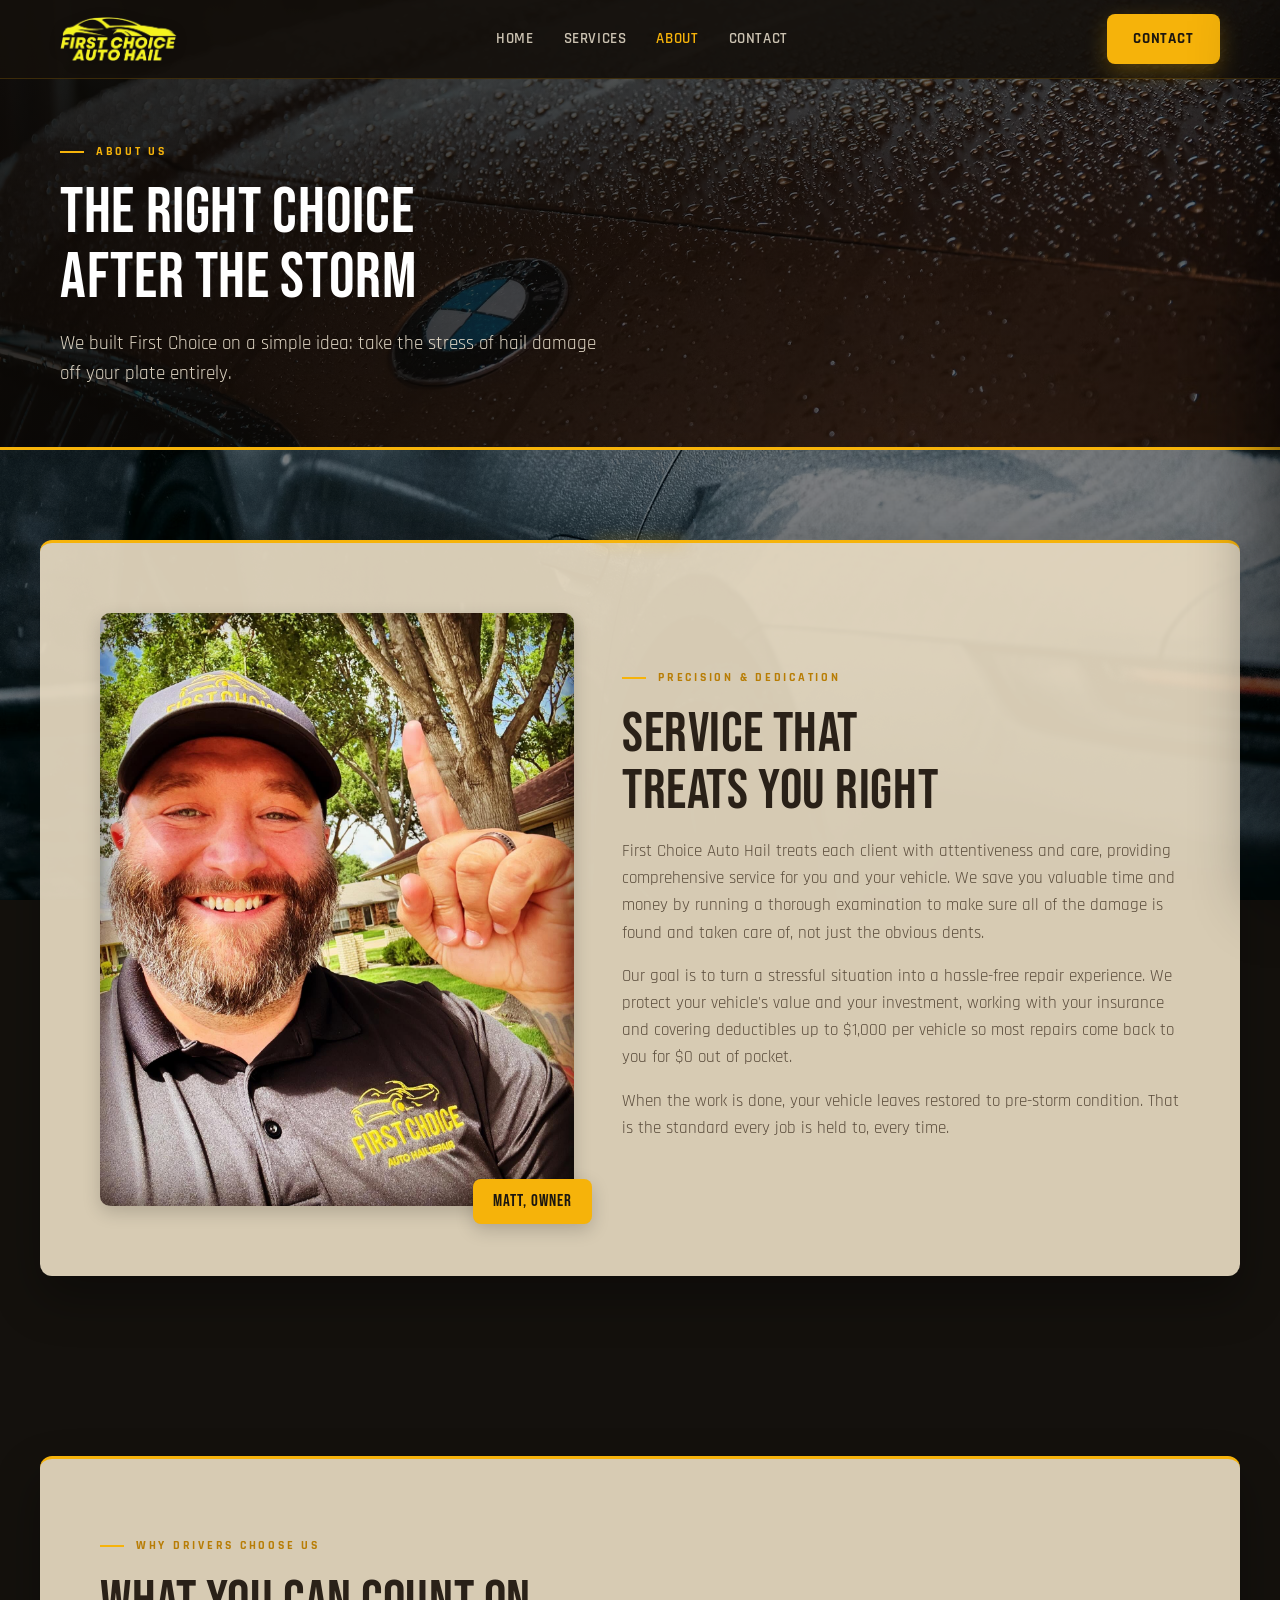
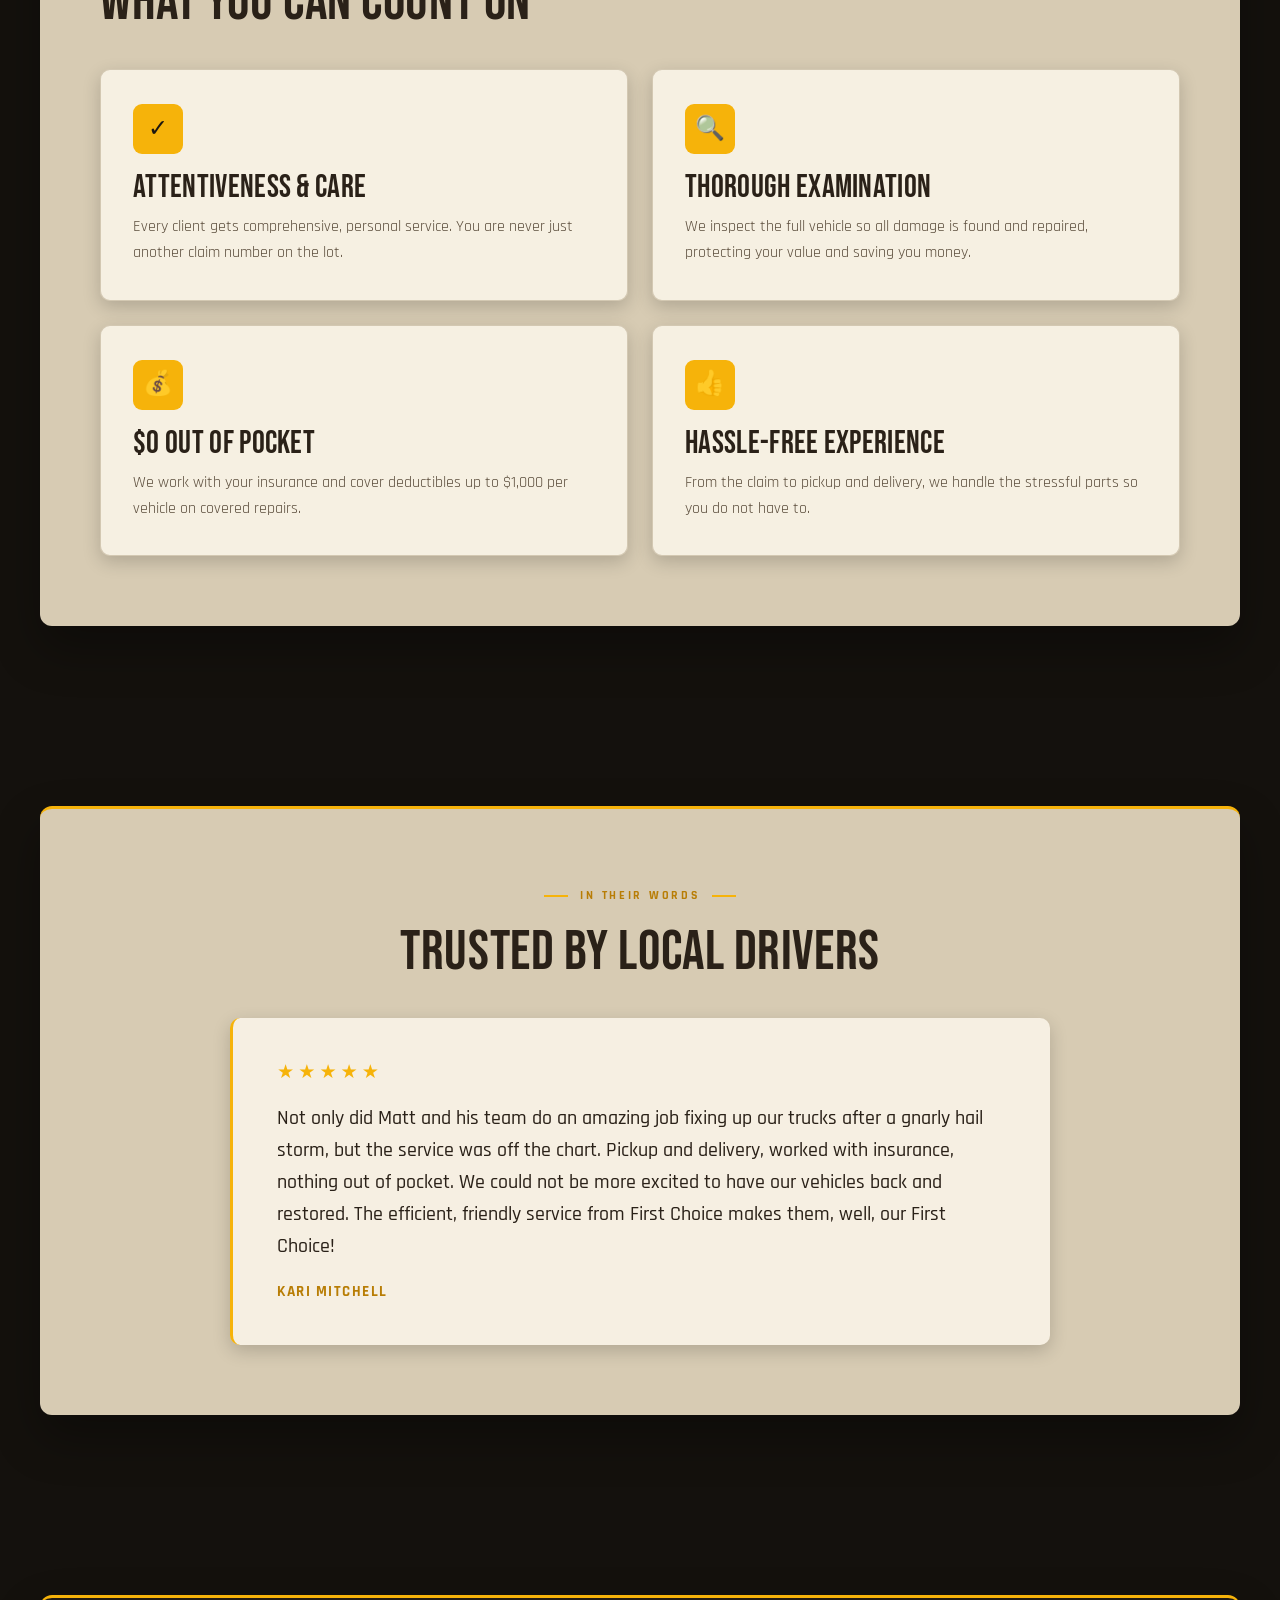
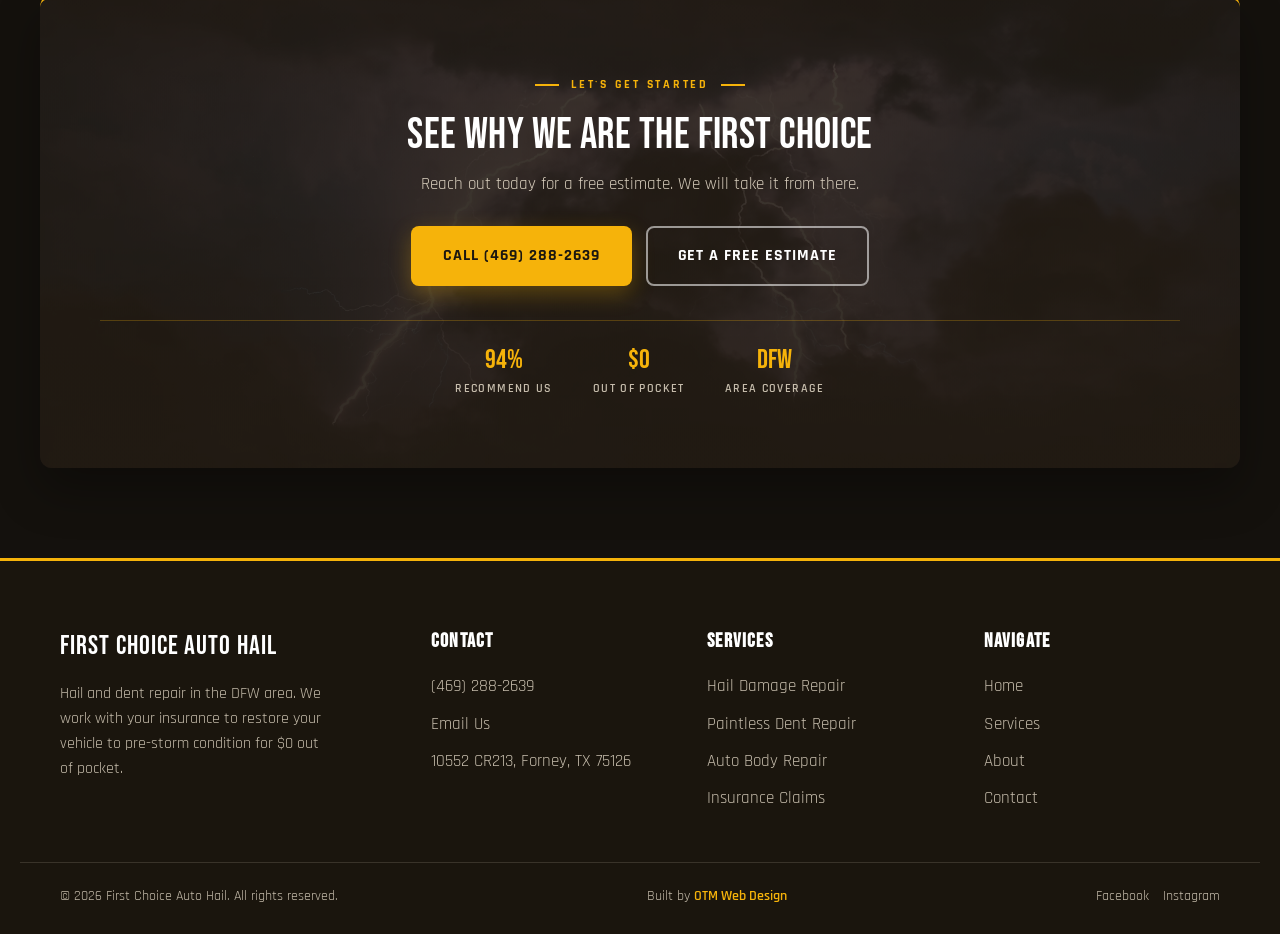
==== commit b98b28cb: "update" ====
--- a/about.html
+++ b/about.html
@@ -179,8 +179,8 @@
       <span>&copy; 2026 First Choice Auto Hail. All rights reserved.</span>
       <span class="footer-bottom-links">Built by <a href="https://otm-designs.com" target="_blank" rel="noopener">OTM Web Design</a></span>
       <span class="footer-social">
-        <a href="#" target="_blank" rel="noopener">Facebook</a>
-        <a href="#" target="_blank" rel="noopener">Instagram</a>
+        <a href="https://www.facebook.com/profile.php?id=100070463902557" target="_blank" rel="noopener">Facebook</a>
+        <a href="https://www.instagram.com/first_choice_auto_hail_repair" target="_blank" rel="noopener">Instagram</a>
       </span>
     </div>
   </footer>
--- a/styles.css
+++ b/styles.css
@@ -521,6 +521,11 @@
 
 /* ---------- CTA STRIP ---------- */
 .cta .container { text-align: center; }
+.cta .container.deep {
+  background-image: linear-gradient(rgba(33,26,18,0.86), rgba(33,26,18,0.92)), url('assets/cta-bg.jpg');
+  background-size: cover;
+  background-position: center;
+}
 .cta h2 { font-size: clamp(1.9rem, 4vw, 2.7rem); margin-bottom: 14px; }
 .cta .lede { max-width: 560px; margin: 0 auto 28px; }
 .cta-actions { display: flex; flex-wrap: wrap; gap: 14px; justify-content: center; }
